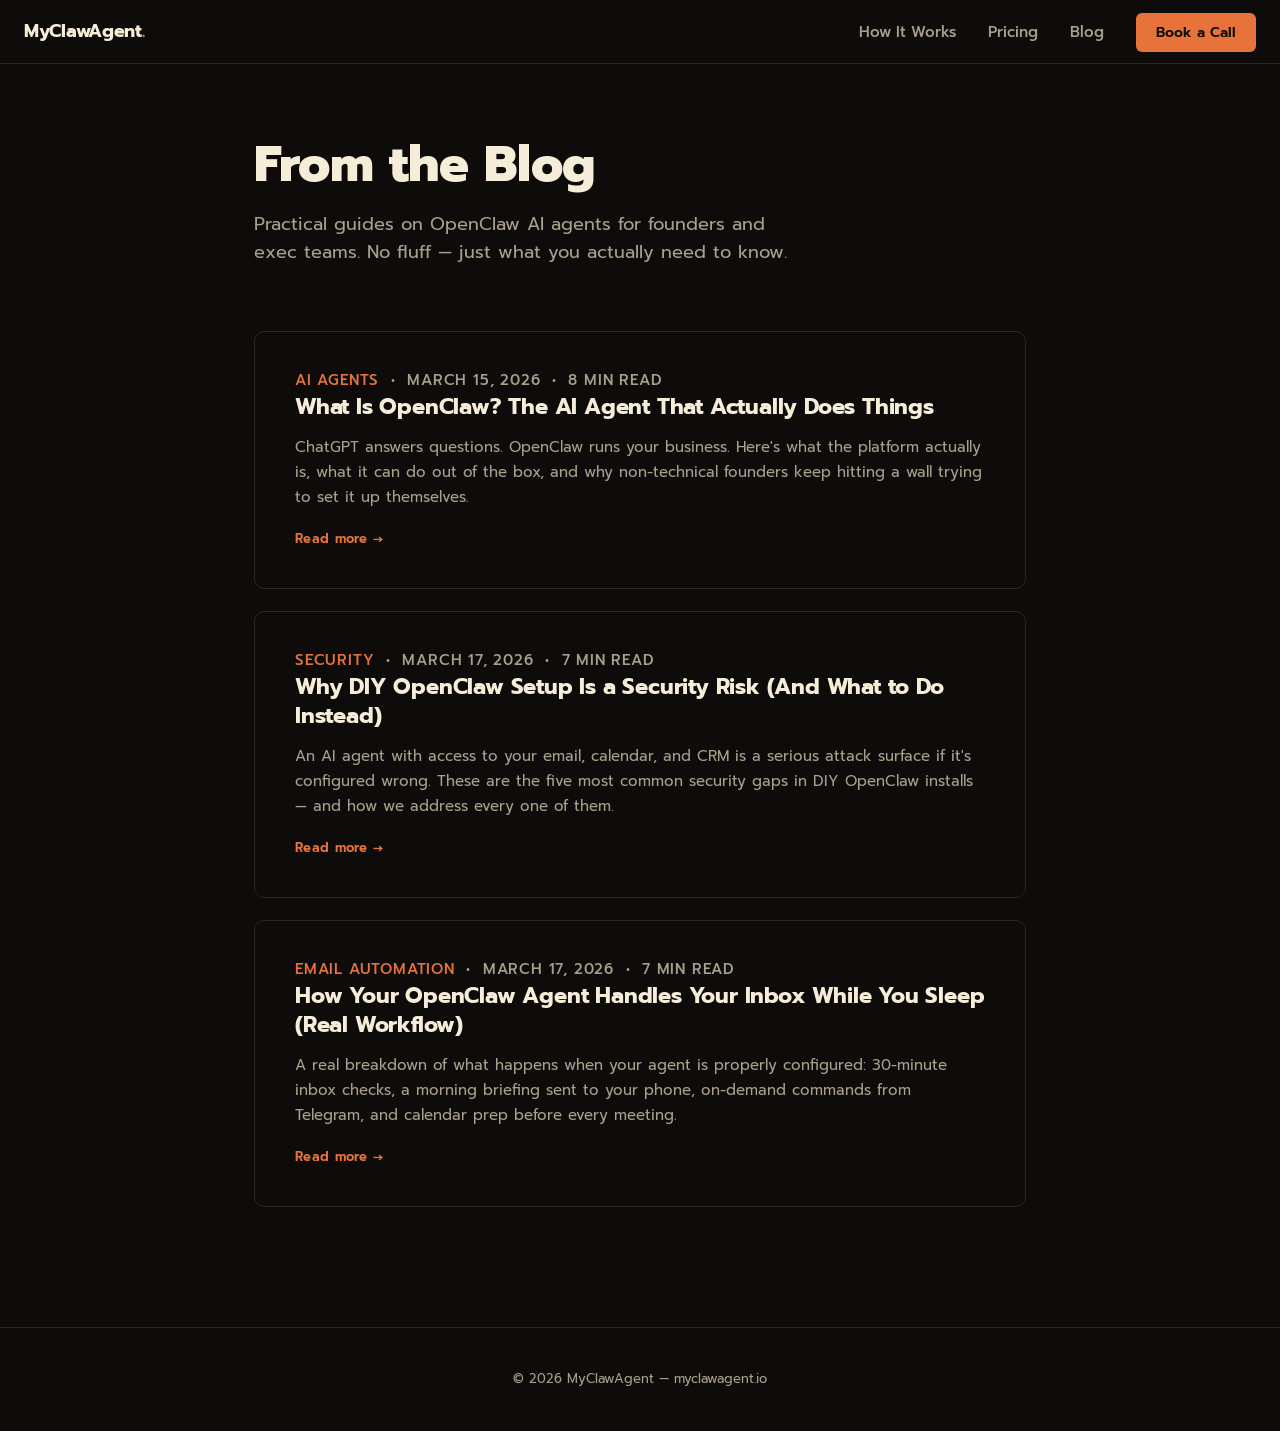
==== blog/index.html @ 96f6cc5c "Add blog index page" ====
<!DOCTYPE html>
<html lang="en">
<head>
  <meta charset="UTF-8" />
  <meta name="viewport" content="width=device-width, initial-scale=1.0" />

  <title>Blog | MyClawAgent — OpenClaw Insights for Founders</title>
  <meta name="description" content="Practical guides and real-world breakdowns on OpenClaw AI agents for founders, CEOs, and exec teams. Setup, security, automation, and more." />
  <link rel="canonical" href="https://myclawagent.io/blog/" />
  <meta name="robots" content="index, follow" />
  <meta name="author" content="MyClawAgent" />
  <meta name="theme-color" content="#0D0C0A" />

  <!-- Open Graph -->
  <meta property="og:type" content="website" />
  <meta property="og:url" content="https://myclawagent.io/blog/" />
  <meta property="og:title" content="Blog | MyClawAgent — OpenClaw Insights for Founders" />
  <meta property="og:description" content="Practical guides and real-world breakdowns on OpenClaw AI agents for founders, CEOs, and exec teams." />
  <meta property="og:image" content="https://myclawagent.io/og-image.jpg" />
  <meta property="og:site_name" content="MyClawAgent" />

  <!-- Favicon -->
  <link rel="icon" type="image/x-icon" href="/favicon.ico" />

  <!-- Fonts -->
  <link rel="preconnect" href="https://fonts.googleapis.com" />
  <link rel="preconnect" href="https://fonts.gstatic.com" crossorigin />
  <link href="https://fonts.googleapis.com/css2?family=Prompt:wght@400;500;600;700;800&display=swap" rel="stylesheet" />

  <style>
    *, *::before, *::after { box-sizing: border-box; margin: 0; padding: 0; }

    :root {
      --bg: #0D0C0A;
      --bg2: #141210;
      --accent: #E8733A;
      --accent-hover: #f08045;
      --cream: #F5EDD8;
      --muted: #a89f8c;
      --border: #2a2520;
    }

    html { scroll-behavior: smooth; }

    body {
      background: var(--bg);
      color: var(--cream);
      font-family: 'Prompt', sans-serif;
      font-size: 17px;
      line-height: 1.75;
      -webkit-font-smoothing: antialiased;
    }

    /* NAV */
    nav {
      background: var(--bg);
      border-bottom: 1px solid var(--border);
      padding: 0 24px;
      height: 64px;
      display: flex;
      align-items: center;
      justify-content: space-between;
      position: sticky;
      top: 0;
      z-index: 100;
    }

    .nav-logo {
      font-weight: 700;
      font-size: 18px;
      color: var(--cream);
      text-decoration: none;
      letter-spacing: -0.3px;
    }

    .nav-logo span { color: var(--accent); }

    .nav-links {
      display: flex;
      gap: 32px;
      list-style: none;
    }

    .nav-links a {
      color: var(--muted);
      text-decoration: none;
      font-size: 15px;
      font-weight: 500;
      transition: color 0.2s;
    }

    .nav-links a:hover { color: var(--cream); }

    .nav-cta {
      background: var(--accent);
      color: #0D0C0A !important;
      padding: 9px 20px;
      border-radius: 6px;
      font-weight: 600 !important;
      font-size: 14px !important;
      transition: background 0.2s !important;
    }

    .nav-cta:hover { background: var(--accent-hover) !important; color: #0D0C0A !important; }

    /* PAGE LAYOUT */
    .page-wrapper {
      max-width: 820px;
      margin: 0 auto;
      padding: 72px 24px 100px;
    }

    .page-header {
      margin-bottom: 64px;
    }

    .page-header h1 {
      font-size: clamp(30px, 5vw, 50px);
      font-weight: 800;
      line-height: 1.15;
      letter-spacing: -0.5px;
      color: var(--cream);
      margin-bottom: 16px;
    }

    .page-header p {
      font-size: 18px;
      color: var(--muted);
      max-width: 560px;
      line-height: 1.6;
    }

    /* POST CARDS */
    .post-list {
      display: flex;
      flex-direction: column;
      gap: 2px;
    }

    .post-card {
      display: block;
      background: var(--bg);
      border: 1px solid var(--border);
      border-radius: 10px;
      padding: 36px 40px;
      text-decoration: none;
      transition: border-color 0.2s, background 0.2s;
      margin-bottom: 20px;
    }

    .post-card:hover {
      border-color: var(--accent);
      background: var(--bg2);
    }

    .post-card-meta {
      font-size: 12px;
      color: var(--muted);
      text-transform: uppercase;
      letter-spacing: 0.8px;
      font-weight: 500;
      margin-bottom: 14px;
    }

    .post-card-meta span {
      color: var(--accent);
    }

    .post-card h2 {
      font-size: 22px;
      font-weight: 700;
      color: var(--cream);
      line-height: 1.3;
      letter-spacing: -0.2px;
      margin-bottom: 14px;
      transition: color 0.2s;
    }

    .post-card:hover h2 {
      color: var(--accent);
    }

    .post-card p {
      font-size: 15px;
      color: var(--muted);
      line-height: 1.65;
      margin-bottom: 0;
    }

    .post-card-arrow {
      display: inline-block;
      margin-top: 18px;
      font-size: 13px;
      font-weight: 600;
      color: var(--accent);
      letter-spacing: 0.3px;
    }

    /* FOOTER */
    footer {
      border-top: 1px solid var(--border);
      padding: 40px 24px;
      text-align: center;
      font-size: 13px;
      color: var(--muted);
    }

    footer a {
      color: var(--muted);
      text-decoration: none;
    }

    footer a:hover { color: var(--cream); }

    @media (max-width: 600px) {
      nav { padding: 0 16px; }
      .nav-links { display: none; }
      .page-wrapper { padding: 48px 18px 80px; }
      .post-card { padding: 28px 24px; }
    }
  </style>
</head>
<body>

  <!-- NAV -->
  <nav>
    <a href="https://myclawagent.io" class="nav-logo">MyClawAgent<span>.</span></a>
    <ul class="nav-links">
      <li><a href="https://myclawagent.io/#how-it-works">How It Works</a></li>
      <li><a href="https://myclawagent.io/#pricing">Pricing</a></li>
      <li><a href="https://myclawagent.io/blog/">Blog</a></li>
      <li><a href="https://myclawagent.io/#book" class="nav-cta">Book a Call</a></li>
    </ul>
  </nav>

  <!-- PAGE CONTENT -->
  <div class="page-wrapper">

    <div class="page-header">
      <h1>From the Blog</h1>
      <p>Practical guides on OpenClaw AI agents for founders and exec teams. No fluff — just what you actually need to know.</p>
    </div>

    <div class="post-list">

      <a href="https://myclawagent.io/blog/what-is-openclaw.html" class="post-card">
        <p class="post-card-meta"><span>AI Agents</span> &nbsp;&bull;&nbsp; March 15, 2026 &nbsp;&bull;&nbsp; 8 min read</p>
        <h2>What Is OpenClaw? The AI Agent That Actually Does Things</h2>
        <p>ChatGPT answers questions. OpenClaw runs your business. Here's what the platform actually is, what it can do out of the box, and why non-technical founders keep hitting a wall trying to set it up themselves.</p>
        <span class="post-card-arrow">Read more &rarr;</span>
      </a>

      <a href="https://myclawagent.io/blog/openclaw-security-risks.html" class="post-card">
        <p class="post-card-meta"><span>Security</span> &nbsp;&bull;&nbsp; March 17, 2026 &nbsp;&bull;&nbsp; 7 min read</p>
        <h2>Why DIY OpenClaw Setup Is a Security Risk (And What to Do Instead)</h2>
        <p>An AI agent with access to your email, calendar, and CRM is a serious attack surface if it's configured wrong. These are the five most common security gaps in DIY OpenClaw installs — and how we address every one of them.</p>
        <span class="post-card-arrow">Read more &rarr;</span>
      </a>

      <a href="https://myclawagent.io/blog/openclaw-email-automation.html" class="post-card">
        <p class="post-card-meta"><span>Email Automation</span> &nbsp;&bull;&nbsp; March 17, 2026 &nbsp;&bull;&nbsp; 7 min read</p>
        <h2>How Your OpenClaw Agent Handles Your Inbox While You Sleep (Real Workflow)</h2>
        <p>A real breakdown of what happens when your agent is properly configured: 30-minute inbox checks, a morning briefing sent to your phone, on-demand commands from Telegram, and calendar prep before every meeting.</p>
        <span class="post-card-arrow">Read more &rarr;</span>
      </a>

    </div>

  </div>

  <!-- FOOTER -->
  <footer>
    <p>&copy; 2026 MyClawAgent &mdash; <a href="https://myclawagent.io">myclawagent.io</a></p>
  </footer>

</body>
</html>
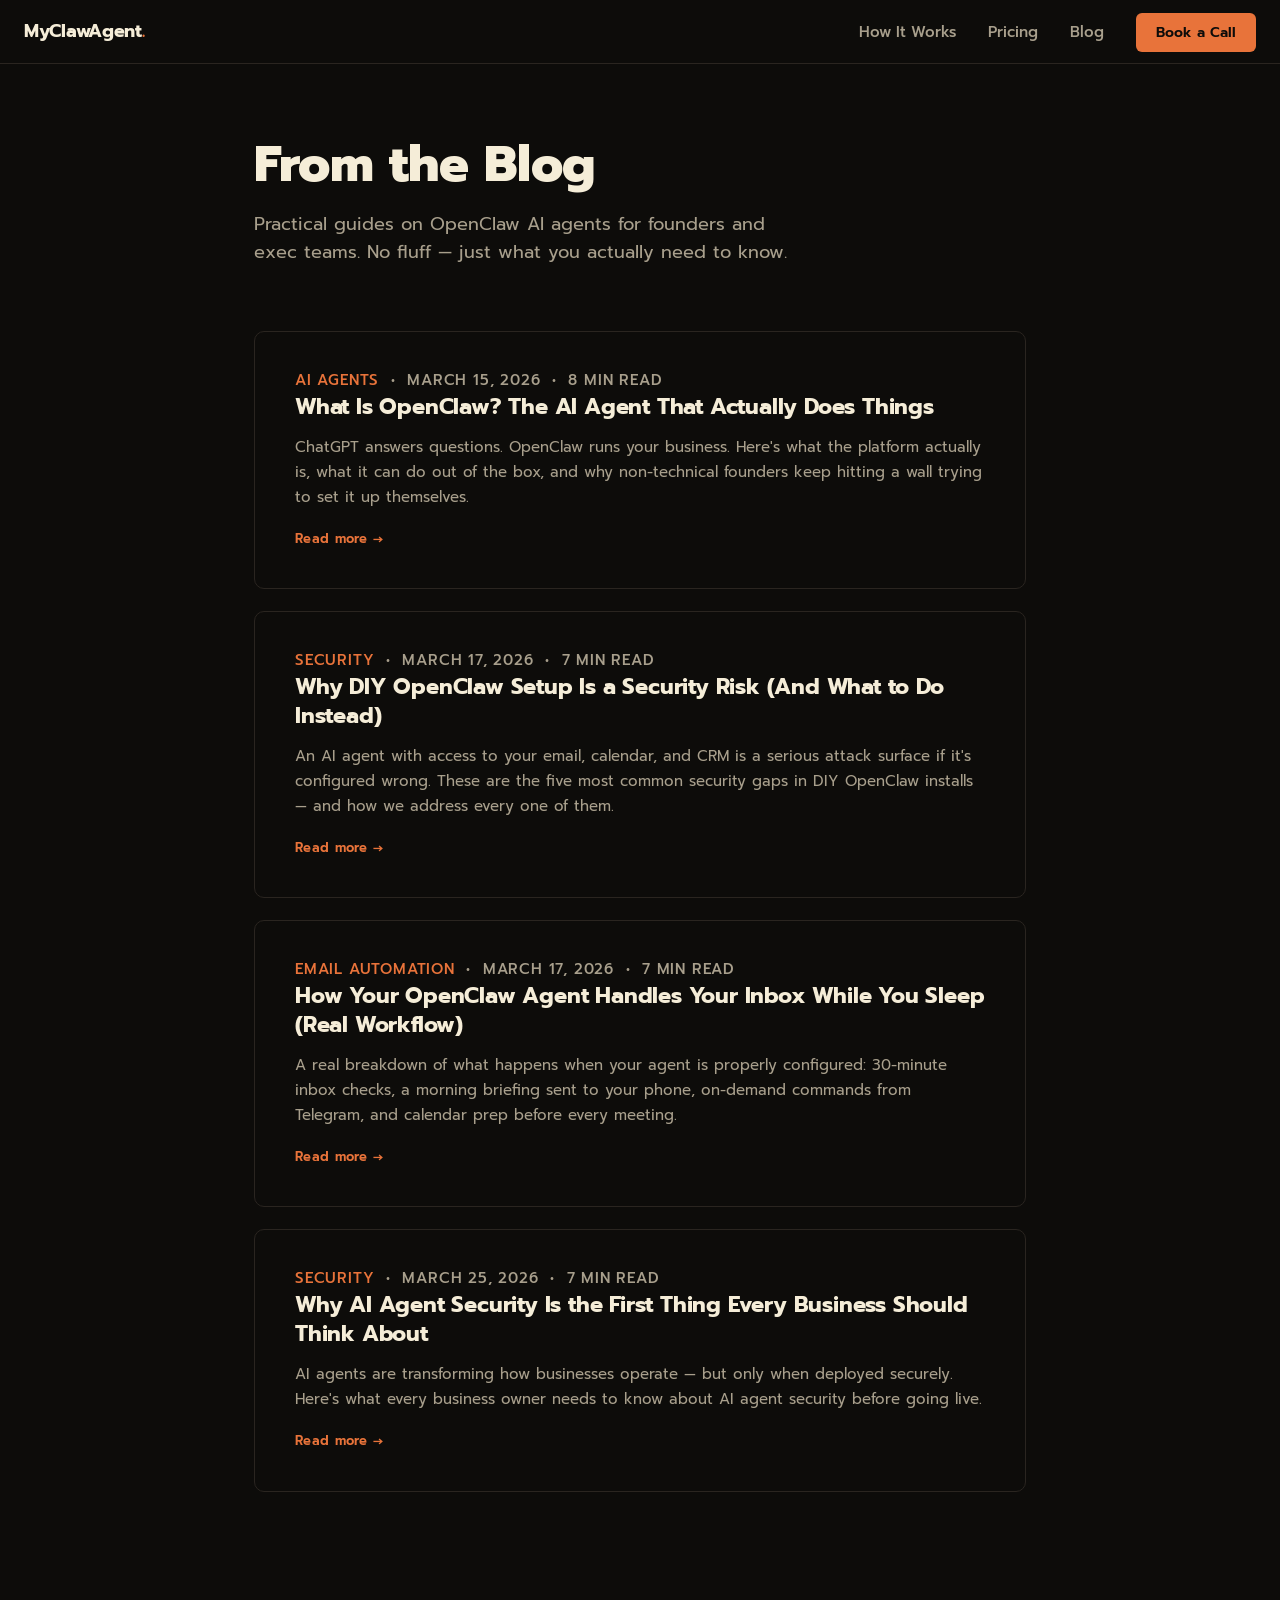
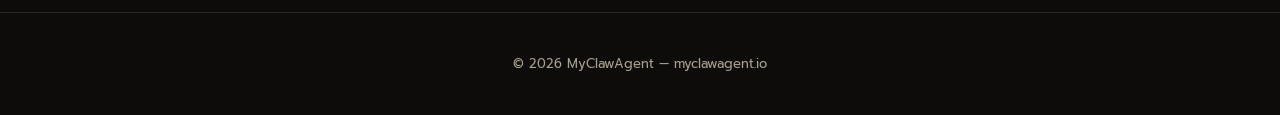
==== commit 4987b11f: "Add blog post 4: AI agent security importance for businesses" ====
--- a/blog/index.html
+++ b/blog/index.html
@@ -264,6 +264,13 @@
         <span class="post-card-arrow">Read more &rarr;</span>
       </a>
 
+      <a href="https://myclawagent.io/blog/ai-security-importance.html" class="post-card">
+        <p class="post-card-meta"><span>Security</span> &nbsp;&bull;&nbsp; March 25, 2026 &nbsp;&bull;&nbsp; 7 min read</p>
+        <h2>Why AI Agent Security Is the First Thing Every Business Should Think About</h2>
+        <p>AI agents are transforming how businesses operate — but only when deployed securely. Here's what every business owner needs to know about AI agent security before going live.</p>
+        <span class="post-card-arrow">Read more &rarr;</span>
+      </a>
+
     </div>
 
   </div>
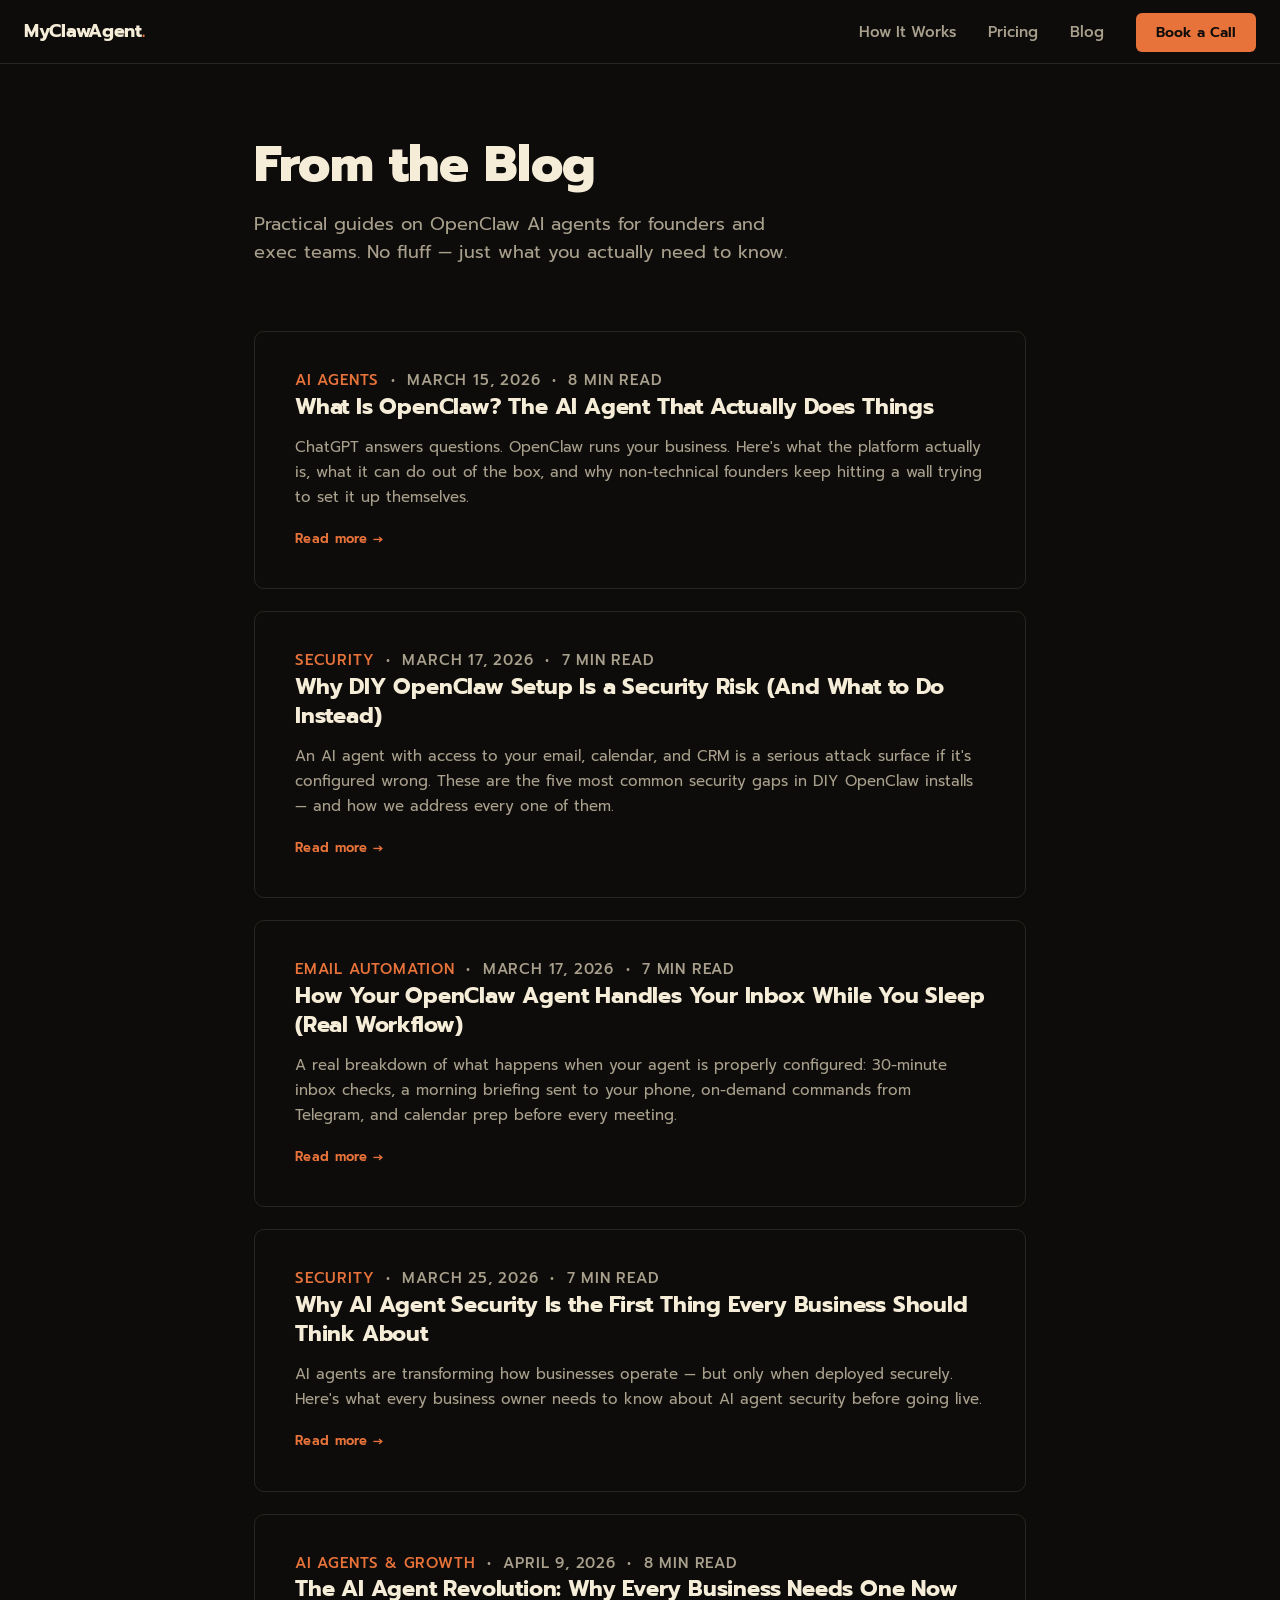
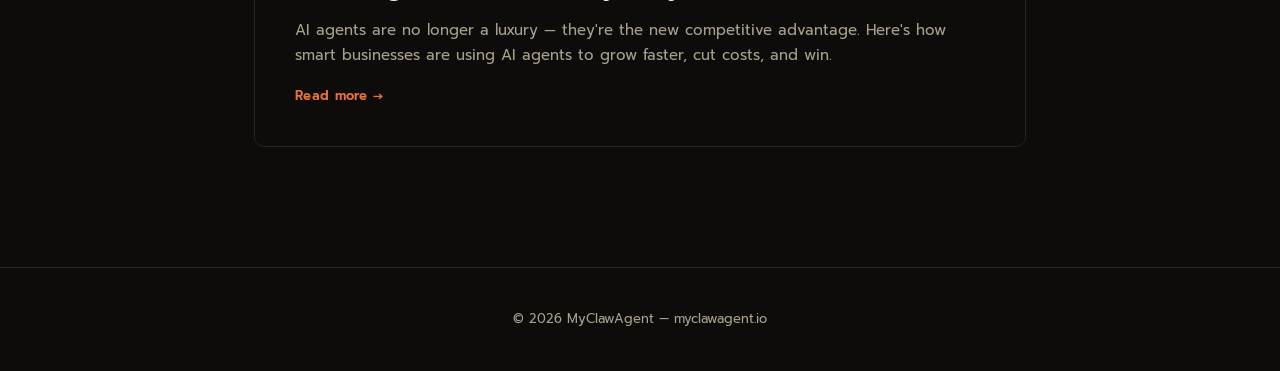
==== commit 7da5221b: "Add blog post 5: AI Agent Revolution — business growth landscape" ====
--- a/blog/index.html
+++ b/blog/index.html
@@ -271,6 +271,13 @@
         <span class="post-card-arrow">Read more &rarr;</span>
       </a>
 
+      <a href="https://myclawagent.io/blog/ai-agents-business-growth.html" class="post-card">
+        <p class="post-card-meta"><span>AI Agents &amp; Growth</span> &nbsp;&bull;&nbsp; April 9, 2026 &nbsp;&bull;&nbsp; 8 min read</p>
+        <h2>The AI Agent Revolution: Why Every Business Needs One Now</h2>
+        <p>AI agents are no longer a luxury — they're the new competitive advantage. Here's how smart businesses are using AI agents to grow faster, cut costs, and win.</p>
+        <span class="post-card-arrow">Read more &rarr;</span>
+      </a>
+
     </div>
 
   </div>
